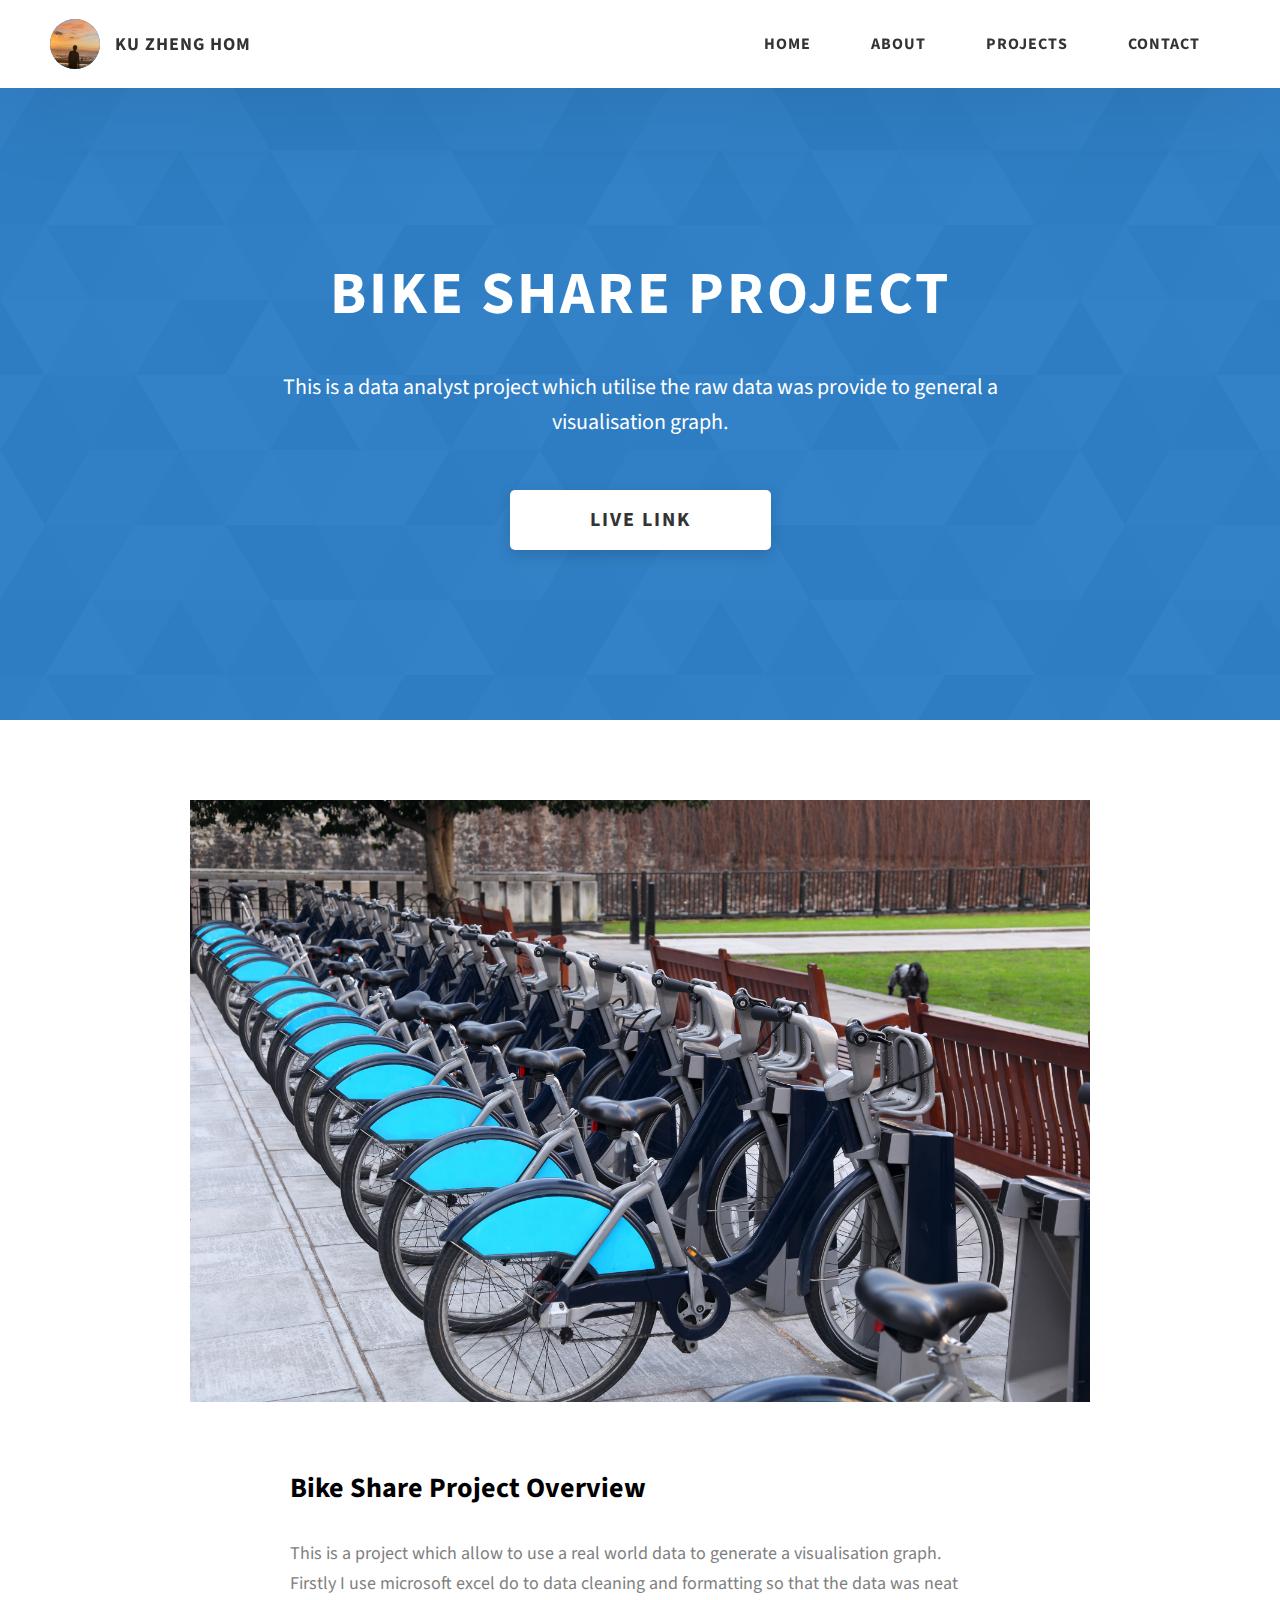
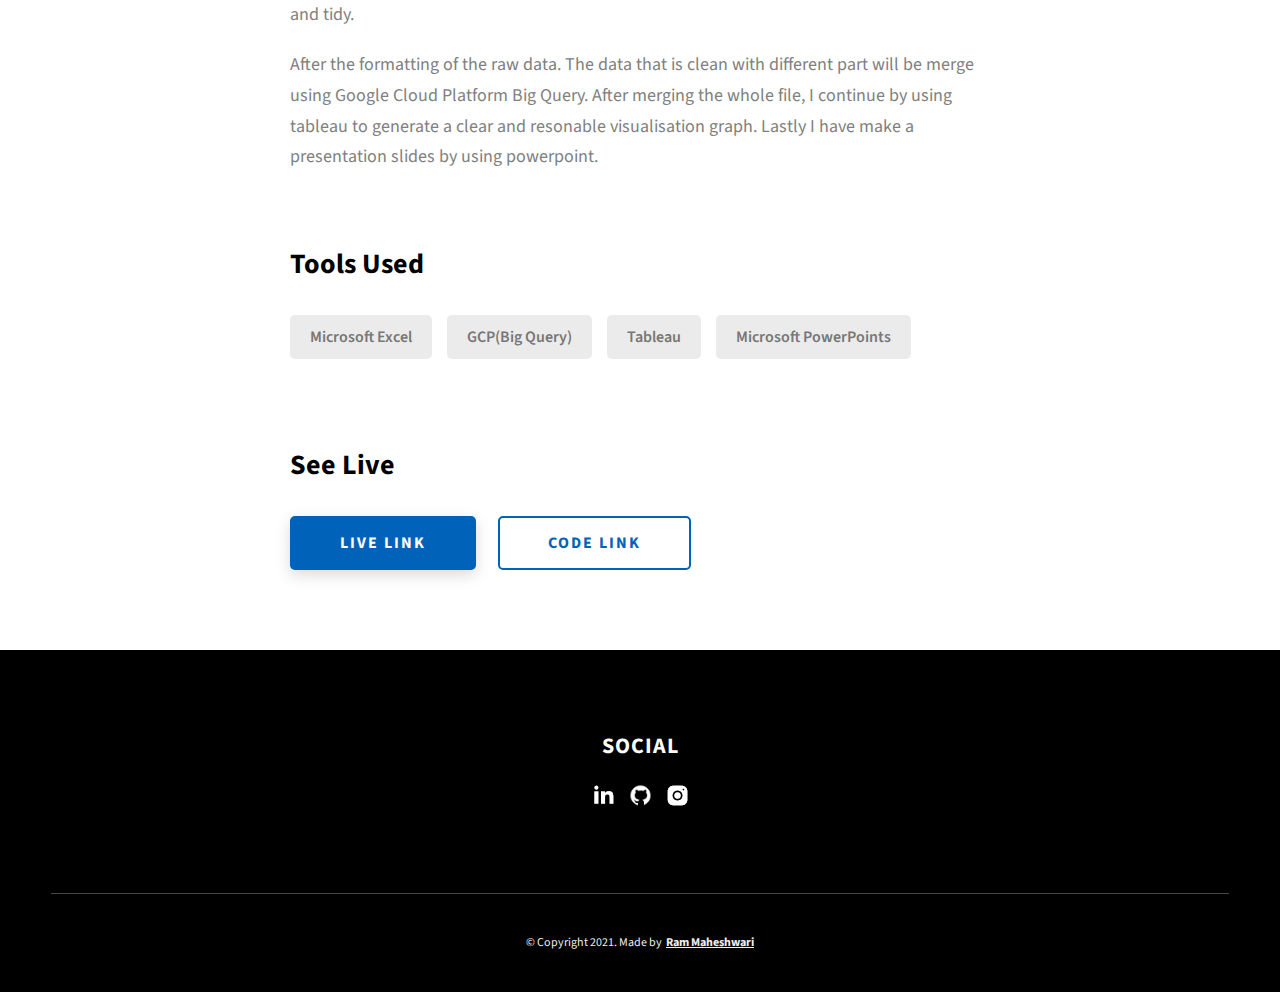
==== project-1.html @ c5110af7 "Add files via upload" ====
<!DOCTYPE html>
<html lang="en">
  <head>
    <meta charset="UTF-8" />
    <meta name="viewport" content="width=device-width, initial-scale=1.0" />
    <meta http-equiv="X-UA-Compatible" content="ie=edge" />
    <title>Case Study of Bicycle Shares Project</title>
    <meta name="description" content="Case study page of Project" />

    <link rel="stylesheet" href="css/style.css" />

    <link rel="preconnect" href="https://fonts.googleapis.com" />
    <link rel="preconnect" href="https://fonts.gstatic.com" crossorigin />
    <link
      href="https://fonts.googleapis.com/css2?family=Source+Sans+Pro:wght@400;600;700;900&display=swap"
      rel="stylesheet"
    />
  </head>
  <body>
    <header class="header">
      <div class="header__content">
        <div class="header__logo-container">
          <div class="header__logo-img-cont">
            <img
              src="./assets/png/profile pics.png"
              alt="Ram Maheshwari Logo Image"
              class="header__logo-img"
            />
          </div>
          <span class="header__logo-sub">Ku Zheng Hom</span>
        </div>
        <div class="header__main">
          <ul class="header__links">
            <li class="header__link-wrapper">
              <a href="./index.html" class="header__link"> Home </a>
            </li>
            <li class="header__link-wrapper">
              <a href="./index.html#about" class="header__link">About </a>
            </li>
            <li class="header__link-wrapper">
              <a href="./index.html#projects" class="header__link">
                Projects
              </a>
            </li>
            <li class="header__link-wrapper">
              <a href="./index.html#contact" class="header__link"> Contact </a>
            </li>
          </ul>
          <div class="header__main-ham-menu-cont">
            <img
              src="./assets/svg/ham-menu.svg"
              alt="hamburger menu"
              class="header__main-ham-menu"
            />
            <img
              src="./assets/svg/ham-menu-close.svg"
              alt="hamburger menu close"
              class="header__main-ham-menu-close d-none"
            />
          </div>
        </div>
      </div>
      <div class="header__sm-menu">
        <div class="header__sm-menu-content">
          <ul class="header__sm-menu-links">
            <li class="header__sm-menu-link">
              <a href="./index.html"> Home </a>
            </li>

            <li class="header__sm-menu-link">
              <a href="./index.html#about"> About </a>
            </li>

            <li class="header__sm-menu-link">
              <a href="./index.html#projects"> Projects </a>
            </li>

            <li class="header__sm-menu-link">
              <a href="./index.html#contact"> Contact </a>
            </li>
          </ul>
        </div>
      </div>
    </header>
    <section class="project-cs-hero">
      <div class="project-cs-hero__content">
        <h1 class="heading-primary">Bike Share Project</h1>
        <div class="project-cs-hero__info">
          <p class="text-primary">
            This is a data analyst project which utilise the raw data was provide to general a visualisation graph.
          </p>
        </div>
        <div class="project-cs-hero__cta">
          <a href="#" class="btn btn--bg" target="_blank">Live Link</a>
        </div>
      </div>
    </section>
    <section class="project-details">
      <div class="main-container">
        <div class="project-details__content">
          <div class="project-details__showcase-img-cont">
            <img src="./assets/jpeg/bike rent.jpg"
              alt="Project Image"
              class="project-details__showcase-img"
            />
          </div>
          <div class="project-details__content-main">
            <div class="project-details__desc">
              <h3 class="project-details__content-title">Bike Share Project Overview</h3>
              <p class="project-details__desc-para">
                This is a project which allow to use a real world data to generate a visualisation graph.
                Firstly I use microsoft excel do to data cleaning and formatting so that the data was neat and tidy.
               

              </p>
              <p class="project-details__desc-para">
                After the formatting of the raw data. The data that is clean with different part will be merge using 
                Google Cloud Platform Big Query.  After merging the whole file, I continue by using tableau to generate
                a clear and resonable visualisation graph. Lastly I have make a presentation slides by using powerpoint.
              </p>
            </div>
            <div class="project-details__tools-used">
              <h3 class="project-details__content-title">Tools Used</h3>
              <div class="skills">
                <div class="skills__skill">Microsoft Excel</div>
                <div class="skills__skill">GCP(Big Query)</div>
                <div class="skills__skill">Tableau</div>
                <div class="skills__skill">Microsoft PowerPoints</div>
              </div>
            </div>
            <div class="project-details__links">
              <h3 class="project-details__content-title">See Live</h3>
              <a
                href="#"
                class="btn btn--med btn--theme project-details__links-btn"
                target="_blank"
                >Live Link</a
              >
              <a
                href="#"
                class="btn btn--med btn--theme-inv project-details__links-btn"
                target="_blank"
                >Code Link</a
              >
            </div>
          </div>
        </div>
      </div>
    </section>
        <footer class="main-footer">
      <div class="main-container">
        <div class="main-footer__upper">
          <div class="main-footer__row main-footer__row-1">
            <h2 class="heading heading-sm main-footer__heading-sm">
              <span>Social</span>
            </h2>
            <div class="main-footer__social-cont">
              <a target="_blank" rel="noreferrer" href=""https://www.linkedin.com/in/jeremy-ku-316008220/">
                <img
                  class="main-footer__icon"
                  src="./assets/png/linkedin-ico.png"
                  alt="icon"
                />
              </a>
              <a target="_blank" rel="noreferrer" href="https://github.com/JeremyKu0327">
                <img
                  class="main-footer__icon"
                  src="./assets/png/github-ico.png" 
                  alt="icon"
                />
              </a>
             
              <a target="_blank" rel="noreferrer" href="https://www.instagram.com/jjku435/"> 
                <img
                  class="main-footer__icon main-footer__icon--mr-none"
                  src="./assets/png/insta-ico.png"
                  alt="icon"
                />
              </a>
            </div>
          </div>
          
        </div>

        <!-- If you give me some credit or shoutout here by linking to my website, then it will be a big thing for me and will help me a lot :) -->
        <div class="main-footer__lower">
          &copy; Copyright 2021. Made by
          <a rel="noreferrer" target="_blank" href="https://rammaheshwari.com"
            >Ram Maheshwari</a
          >
        </div>
      </div>
    </footer>
    <script src="./index.js"></script>
  </body>
</html>
---- css/style.css ----
/*
0 - 600px:      Phone
600 - 900px:    Tablet portrait
900 - 1200px:   Tablet landscape
[1200 - 1800] is where our normal styles apply
1800px + :      Big desktop
$breakpoint arguement choices:
- phone
- tab-port
- tab-land
- big-desktop

Inside media queries 1em is always 16px i.e 1em = 16px at every screen size only inside media queries
*/
*,
*::after,
*::before {
  margin: 0;
  padding: 0;
  box-sizing: inherit;
  font-family: inherit; }

html {
  font-size: 62.5%;
  scroll-behavior: smooth; }
  @media only screen and (max-width: 75em) {
    html {
      font-size: 59%; } }
  @media only screen and (max-width: 56.25em) {
    html {
      font-size: 56%; } }
  @media only screen and (min-width: 112.5em) {
    html {
      font-size: 65%; } }

body {
  box-sizing: border-box;
  position: relative;
  line-height: 1.5;
  font-family: sans-serif;
  overflow-x: hidden;
  overflow-y: scroll;
  font-family: 'Source Sans Pro', sans-serif; }

a {
  text-decoration: none;
  color: inherit; }

li {
  list-style: none; }

input:focus,
button:focus,
a:focus,
textarea:focus {
  outline: none; }

button {
  border: none;
  cursor: pointer; }

textarea {
  resize: none; }

.heading-primary {
  font-size: 6rem;
  text-transform: uppercase;
  letter-spacing: 3px;
  text-align: center; }
  @media only screen and (max-width: 37.5em) {
    .heading-primary {
      font-size: 4.5rem; } }

.heading-sec__mb-bg {
  margin-bottom: 11rem; }
  @media only screen and (max-width: 56.25em) {
    .heading-sec__mb-bg {
      margin-bottom: 8rem; } }

.heading-sec__mb-med {
  margin-bottom: 9rem; }
  @media only screen and (max-width: 56.25em) {
    .heading-sec__mb-med {
      margin-bottom: 8rem; } }

.heading-sec__main {
  display: block;
  font-size: 4rem;
  text-transform: uppercase;
  letter-spacing: 1px;
  letter-spacing: 3px;
  text-align: center;
  margin-bottom: 3.5rem;
  position: relative; }
  .heading-sec__main--lt {
    color: #fff; }
    .heading-sec__main--lt::after {
      content: '';
      background: #fff !important; }
  .heading-sec__main::after {
    content: '';
    position: absolute;
    top: calc(100% + 1.5rem);
    height: 5px;
    width: 3rem;
    background: #0062b9;
    left: 50%;
    transform: translateX(-50%);
    border-radius: 5px; }
    @media only screen and (max-width: 37.5em) {
      .heading-sec__main::after {
        top: calc(100% + 1.2rem); } }

.heading-sec__sub {
  display: block;
  text-align: center;
  color: #777;
  font-size: 2rem;
  font-weight: 500;
  max-width: 80rem;
  margin: auto;
  line-height: 1.6; }
  @media only screen and (max-width: 37.5em) {
    .heading-sec__sub {
      font-size: 1.8rem; } }
  .heading-sec__sub--lt {
    color: #eee; }

.heading-sm {
  font-size: 2.2rem;
  text-transform: uppercase;
  letter-spacing: 1px; }

.main-container {
  max-width: 120rem;
  margin: auto;
  width: 92%; }

.btn {
  background: #fff;
  color: #333;
  text-transform: uppercase;
  letter-spacing: 2px;
  display: inline-block;
  font-weight: 700;
  border-radius: 5px;
  box-shadow: 0 5px 15px 0 rgba(0, 0, 0, 0.15);
  transition: transform .3s; }
  .btn:hover {
    transform: translateY(-3px); }
  .btn--bg {
    padding: 1.5rem 8rem;
    font-size: 2rem; }
  .btn--med {
    padding: 1.5rem 5rem;
    font-size: 1.6rem; }
  .btn--theme {
    background: #0062b9;
    color: #fff; }
  .btn--theme-inv {
    color: #0062b9;
    background: #fff;
    border: 2px solid #0062b9;
    box-shadow: none;
    padding: calc(1.5rem - 2px) calc(5rem - 2px); }

.sec-pad {
  padding: 12rem 0; }
  @media only screen and (max-width: 56.25em) {
    .sec-pad {
      padding: 8rem 0; } }

.text-primary {
  color: #fff;
  font-size: 2.2rem;
  text-align: center;
  width: 100%;
  line-height: 1.6; }
  @media only screen and (max-width: 37.5em) {
    .text-primary {
      font-size: 2rem; } }

.d-none {
  display: none; }

.home-hero {
  color: #fff;
  background: linear-gradient(to right, rgba(0, 98, 185, 0.8), rgba(0, 98, 185, 0.8)), url(../../assets/svg/common-bg.svg);
  background-position: center;
  height: 100vh;
  min-height: 80rem;
  max-height: 120rem;
  position: relative; }
  @media only screen and (max-width: 37.5em) {
    .home-hero {
      height: unset;
      min-height: unset; } }
  .home-hero__socials {
    position: absolute;
    top: 50%;
    border: 2px solid #eee;
    border-left: 2px solid #eee;
    transform: translateY(-50%); }
    @media only screen and (max-width: 56.25em) {
      .home-hero__socials {
        display: none; } }
  .home-hero__mouse-scroll-cont {
    position: absolute;
    bottom: 3%;
    left: 50%;
    transform: translateX(-50%); }
    @media only screen and (max-width: 37.5em) {
      .home-hero__mouse-scroll-cont {
        display: none; } }
  .home-hero__social {
    width: 5rem; }
  .home-hero__social-icon-link {
    width: 100%;
    display: block;
    padding: 1.2rem;
    border-bottom: 2px solid #eee;
    transition: background .3s; }
    .home-hero__social-icon-link:hover {
      background: rgba(255, 255, 255, 0.1); }
    .home-hero__social-icon-link--bd-none {
      border-bottom: 0; }
  .home-hero__social-icon {
    width: 100%; }
  .home-hero__content {
    position: absolute;
    top: 50%;
    left: 50%;
    transform: translate(-50%, -50%);
    max-width: 90rem;
    width: 92%; }
    @media only screen and (max-width: 37.5em) {
      .home-hero__content {
        padding: 19rem 0 13rem 0;
        margin: auto;
        position: static;
        transform: translate(0, 0); } }
  .home-hero__info {
    margin: 3rem auto 0 auto;
    max-width: 80rem; }
  .home-hero__cta {
    margin-top: 5rem;
    text-align: center; }

.about {
  background: #fafafa; }
  .about__content {
    display: grid;
    grid-template-columns: 1fr 1fr;
    grid-gap: 10rem; }
    @media only screen and (max-width: 56.25em) {
      .about__content {
        grid-template-columns: 1fr;
        grid-gap: 8rem; } }
    .about__content-title {
      font-weight: 700;
      font-size: 2.8rem;
      margin-bottom: 3rem; }
      @media only screen and (max-width: 37.5em) {
        .about__content-title {
          font-size: 2.4rem; } }
    .about__content-details-para {
      font-size: 1.8rem;
      color: grey;
      max-width: 60rem;
      line-height: 1.7;
      margin-bottom: 1rem; }
      .about__content-details-para--hl {
        font-weight: 700;
        margin: 0 3px; }
      .about__content-details-para:last-child {
        margin-bottom: 4rem; }

.projects__row {
  display: grid;
  grid-template-columns: 1.5fr 1fr;
  grid-gap: 5rem;
  margin-bottom: 11rem; }
  @media only screen and (max-width: 56.25em) {
    .projects__row {
      grid-template-columns: 1fr;
      grid-gap: 2rem;
      margin-bottom: 8rem; } }
  @media only screen and (max-width: 56.25em) {
    .projects__row {
      text-align: center; } }
  .projects__row:last-child {
    margin-bottom: 0; }
  .projects__row-img-cont {
    overflow: hidden; }
  .projects__row-img {
    width: 100%;
    display: block;
    object-fit: cover; }
  .projects__row-content {
    padding: 2rem 0;
    display: flex;
    justify-content: center;
    flex-direction: column;
    align-items: flex-start; }
    @media only screen and (max-width: 56.25em) {
      .projects__row-content {
        align-items: center; } }
    .projects__row-content-title {
      font-weight: 700;
      font-size: 2.8rem;
      margin-bottom: 2rem; }
      @media only screen and (max-width: 37.5em) {
        .projects__row-content-title {
          font-size: 2.4rem; } }
    .projects__row-content-desc {
      font-size: 1.8rem;
      color: grey;
      max-width: 60rem;
      line-height: 1.7;
      margin-bottom: 3rem; }
      @media only screen and (max-width: 37.5em) {
        .projects__row-content-desc {
          font-size: 1.7rem; } }

.contact {
  background: linear-gradient(to right, rgba(0, 98, 185, 0.8), rgba(0, 98, 185, 0.8)), url(../../assets/svg/common-bg.svg);
  background-size: cover;
  background-position: center; }
  .contact__form-container {
    box-shadow: 0 0 10px rgba(0, 0, 0, 0.1);
    background: white;
    padding: 4rem;
    margin-top: 6rem;
    max-width: 80rem;
    text-align: right;
    width: 95%;
    border-radius: 5px;
    margin: 5rem auto 0 auto; }
    @media only screen and (max-width: 37.5em) {
      .contact__form-container {
        padding: 3rem; } }
  .contact__form-field {
    margin-bottom: 4rem; }
    @media only screen and (max-width: 37.5em) {
      .contact__form-field {
        margin-bottom: 3rem; } }
  .contact__form-label {
    color: #666;
    font-size: 1.4rem;
    letter-spacing: 1px;
    font-weight: 700;
    margin-bottom: 1rem;
    display: block;
    text-align: left; }
  .contact__form-input {
    color: #333;
    padding: 2rem;
    width: 100%;
    border: 1px solid #ebebeb;
    font-size: 1.6rem;
    letter-spacing: 0px;
    background: #f0f0f0;
    border-radius: 5px;
    font-weight: 600;
    /* Code for Modern Browsers */
    /* Code for WebKit, Blink, Edge */
    /* Code for Internet Explorer 10-11 */
    /* Code for Microsoft Edge */
    /* Code for Mozilla Firefox 4 to 18 */
    /* Code for Mozilla Firefox 19+ */ }
    .contact__form-input::placeholder {
      color: #999;
      font-weight: 600;
      font-size: 1.6rem; }
    .contact__form-input::-webkit-input-placeholder {
      color: #999;
      font-weight: 600;
      font-size: 1.6rem; }
    .contact__form-input:-ms-input-placeholder {
      color: #999;
      font-weight: 600;
      font-size: 1.6rem; }
    .contact__form-input::-ms-input-placeholder {
      color: #999;
      font-weight: 600;
      font-size: 1.6rem; }
    .contact__form-input:-moz-placeholder {
      opacity: 1;
      color: #999;
      font-weight: 600;
      font-size: 1.6rem; }
    .contact__form-input::-moz-placeholder {
      opacity: 1;
      color: #999;
      font-weight: 600;
      font-size: 1.6rem; }
  .contact__btn {
    width: 30%;
    padding: 2rem 4rem;
    font-size: 1.6rem; }
    @media only screen and (max-width: 37.5em) {
      .contact__btn {
        width: 100%; } }

.project-cs-hero {
  color: #fff;
  background: linear-gradient(to right, rgba(0, 98, 185, 0.8), rgba(0, 98, 185, 0.8)), url(../../assets/svg/common-bg.svg);
  background-size: cover;
  background-position: center;
  position: relative; }
  @media only screen and (max-width: 37.5em) {
    .project-cs-hero {
      height: unset;
      min-height: unset; } }
  .project-cs-hero__content {
    padding: 25rem 0 17rem 0;
    max-width: 90rem;
    width: 92%;
    margin: auto; }
    @media only screen and (max-width: 37.5em) {
      .project-cs-hero__content {
        padding: 19rem 0 13rem 0;
        margin: auto;
        position: static;
        transform: translate(0, 0); } }
  .project-cs-hero__info {
    margin: 3rem auto 0 auto;
    max-width: 80rem; }
  .project-cs-hero__cta {
    margin-top: 5rem;
    text-align: center; }

.project-details__content {
  padding: 8rem 0;
  max-width: 90rem;
  margin: auto; }
  .project-details__content-title {
    font-weight: 700;
    font-size: 2.8rem;
    margin-bottom: 3rem; }
    @media only screen and (max-width: 37.5em) {
      .project-details__content-title {
        font-size: 2.4rem; } }

.project-details__showcase-img-cont {
  width: 100%;
  margin-bottom: 6rem; }

.project-details__showcase-img {
  width: 100%; }

.project-details__content-main {
  width: 100%;
  max-width: 70rem;
  margin: auto; }

.project-details__desc {
  margin: 0 0 7rem 0; }
  .project-details__desc-para {
    font-size: 1.8rem;
    line-height: 1.7;
    color: grey;
    margin-bottom: 2rem; }

.project-details__tools-used {
  margin: 0 0 7rem 0; }
  .project-details__tools-used-list {
    display: flex;
    flex-wrap: wrap; }
  .project-details__tools-used-item {
    padding: 1rem 2rem;
    margin-bottom: 1.5rem;
    margin-right: 1.5rem;
    font-size: 1.6rem;
    background: rgba(153, 153, 153, 0.2);
    border-radius: 5px;
    font-weight: 600;
    color: #777; }

.project-details__links {
  margin: 0 0; }
  .project-details__links-btn {
    margin-right: 2rem; }
    @media only screen and (max-width: 37.5em) {
      .project-details__links-btn {
        margin-right: 0;
        width: 70%;
        margin-bottom: 2rem;
        text-align: center; } }
    .project-details__links-btn:last-child {
      margin: 0; }
      @media only screen and (max-width: 37.5em) {
        .project-details__links-btn:last-child {
          margin: 0; } }

.header {
  position: fixed;
  width: 100%;
  z-index: 1000;
  background: #000;
  background: #fff;
  box-shadow: 0 10px 100px rgba(0, 0, 0, 0.1); }
  .header__content {
    display: flex;
    align-items: center;
    justify-content: space-between;
    padding: 1rem 5rem; }
    @media only screen and (max-width: 56.25em) {
      .header__content {
        padding: 0 2rem; } }
  .header__logo-container {
    display: flex;
    align-items: center;
    cursor: pointer;
    color: #333;
    transition: color .3s; }
    .header__logo-container:hover {
      color: #0062b9; }
  .header__logo-img-cont {
    width: 5rem;
    height: 5rem;
    border-radius: 50px;
    overflow: hidden;
    margin-right: 1.5rem;
    background: #0062b9; }
    @media only screen and (max-width: 56.25em) {
      .header__logo-img-cont {
        width: 4.5rem;
        height: 4.5rem;
        margin-right: 1.2rem; } }
  .header__logo-img {
    width: 100%;
    height: 100%;
    object-fit: cover;
    object-position: center;
    display: block; }
  .header__logo-sub {
    font-size: 1.8rem;
    text-transform: uppercase;
    font-weight: 700;
    letter-spacing: 1px; }
  .header__links {
    display: flex; }
    @media only screen and (max-width: 37.5em) {
      .header__links {
        display: none; } }
  .header__link {
    padding: 2.2rem 3rem;
    display: inline-block;
    font-size: 1.6rem;
    color: #333;
    text-transform: uppercase;
    letter-spacing: 1px;
    font-weight: 700;
    transition: color .3s; }
    .header__link:hover {
      color: #0062b9; }
    @media only screen and (max-width: 56.25em) {
      .header__link {
        padding: 3rem 1.8rem;
        font-size: 1.5rem; } }
  .header__main-ham-menu-cont {
    display: none;
    width: 3rem;
    padding: 2.2rem 0; }
    @media only screen and (max-width: 37.5em) {
      .header__main-ham-menu-cont {
        display: block; } }
  .header__main-ham-menu {
    width: 100%; }
  .header__main-ham-menu-close {
    width: 100%; }
  .header__sm-menu {
    background: #fff;
    position: absolute;
    width: 100%;
    top: 100%;
    visibility: hidden;
    opacity: 0;
    transition: all .3s;
    box-shadow: 0px 5px 5px 0px rgba(0, 0, 0, 0.1);
    -webkit-box-shadow: 0px 5px 5px 0px rgba(0, 0, 0, 0.1);
    -moz-box-shadow: 0px 5px 5px 0px rgba(0, 0, 0, 0.1); }
    .header__sm-menu--active {
      visibility: hidden;
      opacity: 0; }
      @media only screen and (max-width: 37.5em) {
        .header__sm-menu--active {
          visibility: visible;
          opacity: 1; } }
  .header__sm-menu-link a {
    display: block;
    text-decoration: none;
    padding: 2.5rem 3rem;
    font-size: 1.6rem;
    color: #333;
    text-align: right;
    border-bottom: 1px solid #eee;
    font-weight: 700;
    text-transform: uppercase;
    letter-spacing: 2px;
    transition: color .3s; }
    .header__sm-menu-link a:hover {
      color: #0062b9; }
  .header__sm-menu-link:first-child a {
    border-top: 1px solid #eee; }
  .header__sm-menu-link-last {
    border-bottom: 0; }

.main-footer {
  background: #000;
  color: #fff; 
  }
  .main-footer__upper {
    text-align: center;
    justify-content: space-between;
    padding: 8rem 0; }
    @media only screen and (max-width: 56.25em) {
      .main-footer__upper {
        padding: 6rem 0; } }
    @media only screen and (max-width: 37.5em) {
      .main-footer__upper {
        display: block; } }
  .main-footer__row-1 {
    order: 2;
    
    }
    @media only screen and (max-width: 56.25em) {
      .main-footer__row-1 {
        margin-bottom: 5rem; } }
  .main-footer__row-2 {
    width: 40%;
    order: 1;
    max-width: 50rem; }
    @media only screen and (max-width: 56.25em) {
      .main-footer__row-2 {
        width: 100%; } }
  .main-footer__short-desc {
    margin-top: 2rem;
    color: #eee;
    font-size: 1.5rem;
    line-height: 1.7; }
  .main-footer__social-cont {
    margin-top: 2rem; }
  .main-footer__icon {
    margin-right: 1rem;
    width: 2.5rem; }
    .main-footer__icon--mr-none {
      margin-right: 0; }
  .main-footer__lower {
    padding: 4rem 0;
    border-top: 1px solid #444;
    color: #eee;
    font-size: 1.2rem;
    text-align: left;
    text-align: center; }
    .main-footer__lower a {
      text-decoration: underline;
      font-weight: bold;
      margin-left: 2px; }
    @media only screen and (max-width: 56.25em) {
      .main-footer__lower {
        padding: 3.5rem 0; } }

.skills {
  display: flex;
  flex-wrap: wrap; }
  .skills__skill {
    padding: 1rem 2rem;
    margin-bottom: 1.5rem;
    margin-right: 1.5rem;
    font-size: 1.6rem;
    background: rgba(153, 153, 153, 0.2);
    border-radius: 5px;
    font-weight: 600;
    color: #777; }

.mouse {
  width: 25px;
  height: 40px;
  border: 2px solid #eee;
  border-radius: 60px;
  position: relative;
  overflow: hidden; }
  .mouse::before {
    content: '';
    width: 5px;
    height: 5px;
    position: absolute;
    top: 7px;
    left: 50%;
    transform: translateX(-50%);
    background-color: #eee;
    border-radius: 50%;
    opacity: 1;
    animation: wheel 1.3s infinite;
    -webkit-animation: wheel 1.3s infinite; }

@keyframes wheel {
  to {
    opacity: 0;
    top: 27px; } }

@-webkit-keyframes wheel {
  to {
    opacity: 0;
    top: 27px; } }
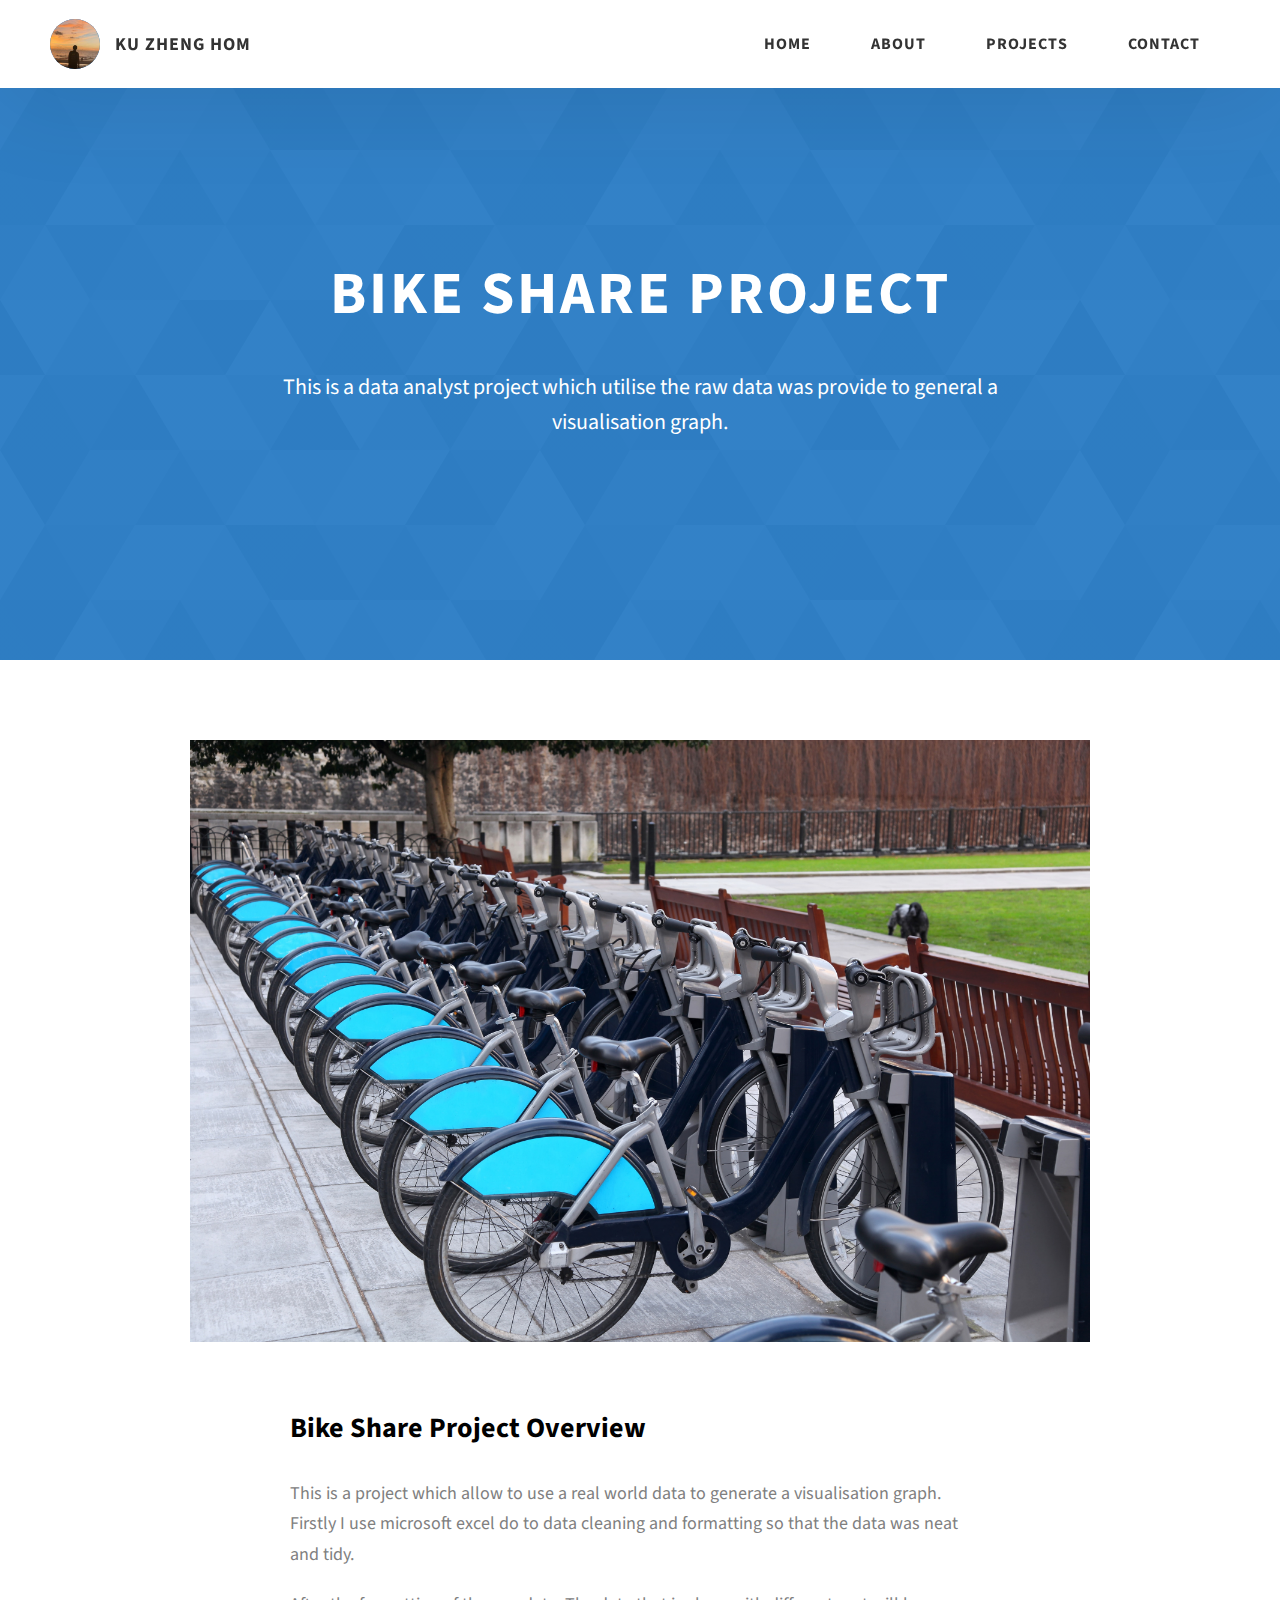
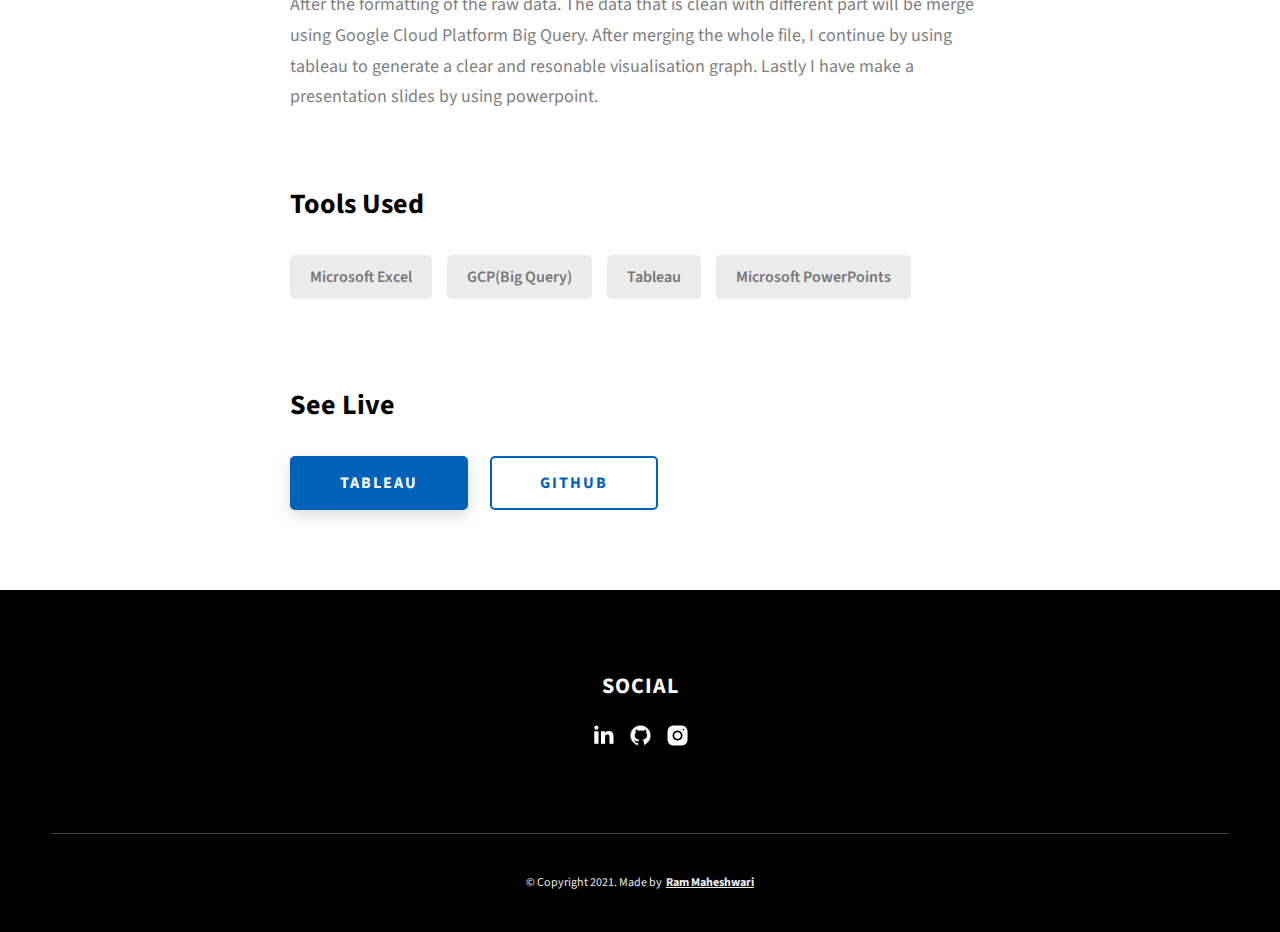
==== commit 5b66e1af: "Update project-1.html" ====
--- a/project-1.html
+++ b/project-1.html
@@ -91,7 +91,7 @@
           </p>
         </div>
         <div class="project-cs-hero__cta">
-          <a href="#" class="btn btn--bg" target="_blank">Live Link</a>
+         
         </div>
       </div>
     </section>
@@ -134,13 +134,13 @@
                 href="#"
                 class="btn btn--med btn--theme project-details__links-btn"
                 target="_blank"
-                >Live Link</a
+                >Tableau</a
               >
               <a
-                href="#"
+                href="https://github.com/JeremyKu0327/Bike-Share"
                 class="btn btn--med btn--theme-inv project-details__links-btn"
                 target="_blank"
-                >Code Link</a
+                >Github</a
               >
             </div>
           </div>
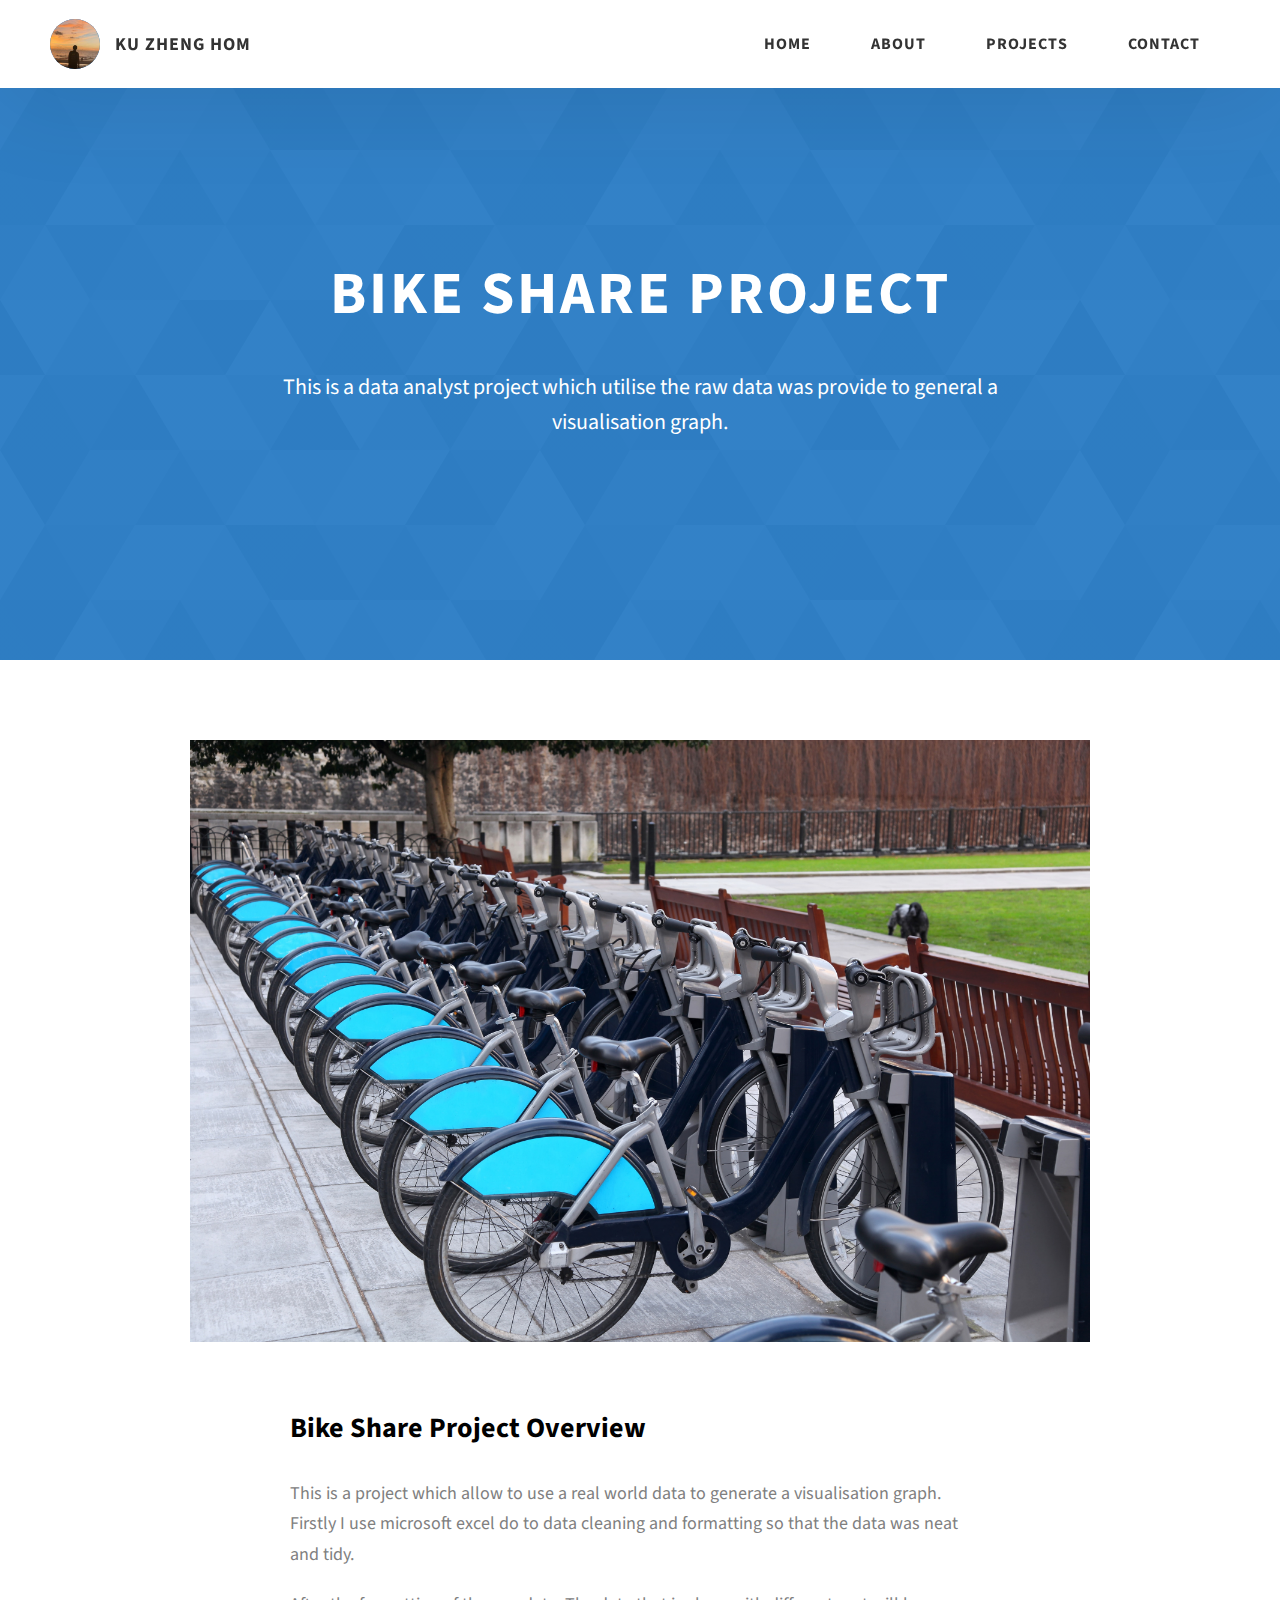
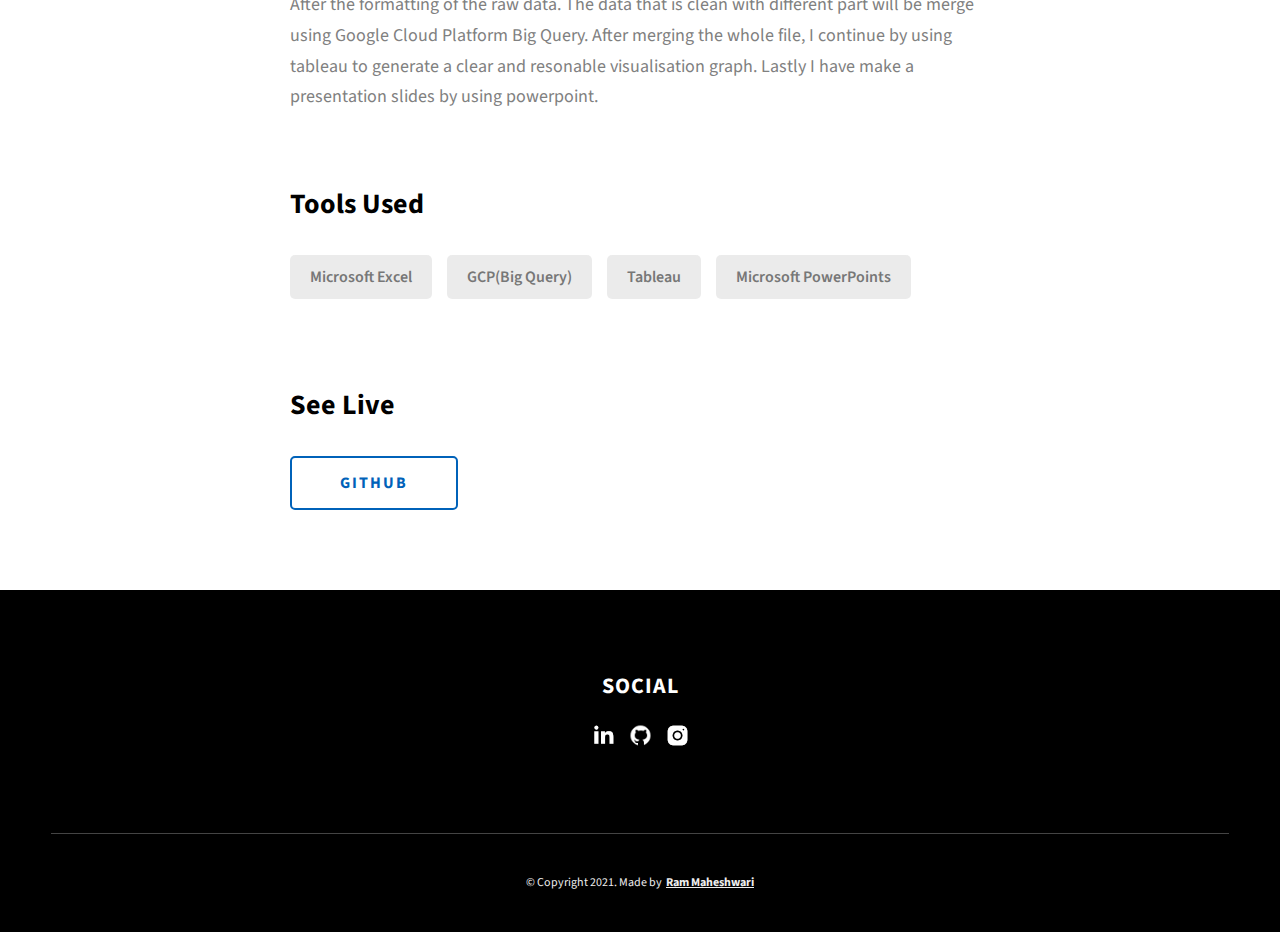
==== commit af12ca7c: "Update project-1.html" ====
--- a/project-1.html
+++ b/project-1.html
@@ -130,12 +130,7 @@
             </div>
             <div class="project-details__links">
               <h3 class="project-details__content-title">See Live</h3>
-              <a
-                href="#"
-                class="btn btn--med btn--theme project-details__links-btn"
-                target="_blank"
-                >Tableau</a
-              >
+           
               <a
                 href="https://github.com/JeremyKu0327/Bike-Share"
                 class="btn btn--med btn--theme-inv project-details__links-btn"
